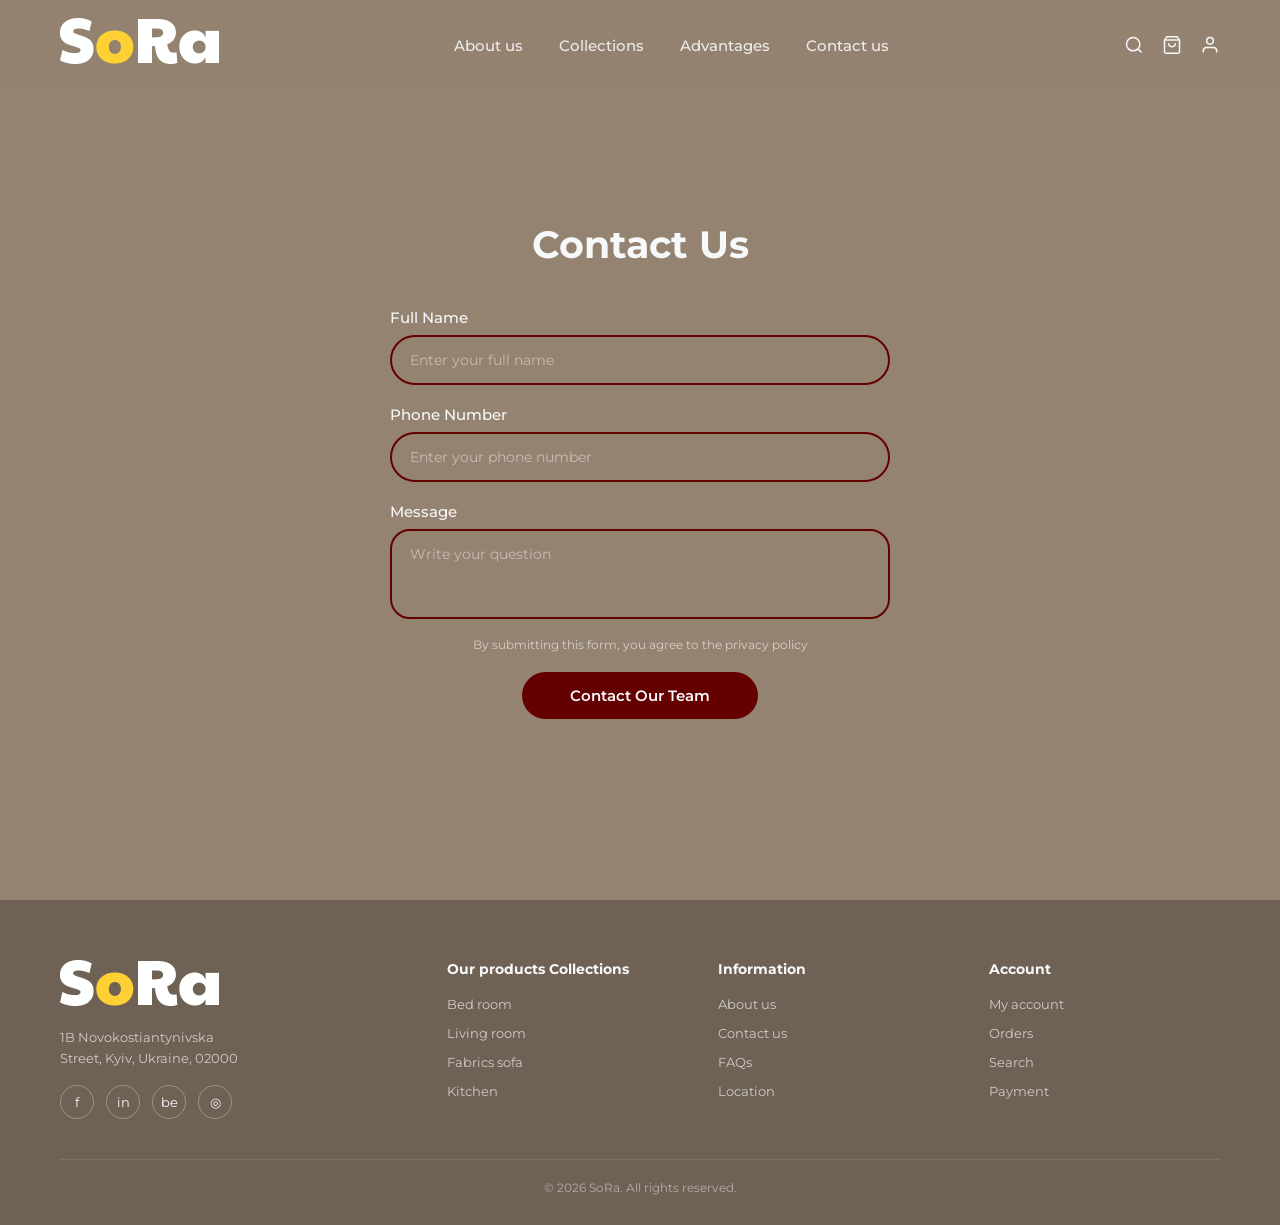
==== contact.html @ 8a663678 "first commit" ====
<!DOCTYPE html>
<html lang="en">
<head>
    <meta charset="UTF-8">
    <meta name="viewport" content="width=device-width, initial-scale=1.0">
    <title>Contact Us</title>
    <link href="https://fonts.googleapis.com/css2?family=Montserrat:wght@400;500;600;700&display=swap" rel="stylesheet">
    <link rel="stylesheet" href="styles/styles.css">
</head>

<body>
    <nav id="mainNav">
        <a class="logo" href="index.html">
            <img src="images/SoRa.png" alt="">
        </a>
        <ul id="navMenu">
            <li><a href="index.html">About us</a></li>
            <li><a href="index.html">Collections</a></li>
            <li><a href="index.html">Advantages</a></li>
            <li><a href="contact.html">Contact us</a></li>
        </ul>
        <div class="nav-icons">
            <svg viewBox="0 0 24 24"><circle cx="11" cy="11" r="8"/><line x1="21" y1="21" x2="16.65" y2="16.65"/></svg>
            <svg viewBox="0 0 24 24"><path d="M6 2L3 6v14a2 2 0 002 2h14a2 2 0 002-2V6l-3-4z"/><line x1="3" y1="6" x2="21" y2="6"/><path d="M16 10a4 4 0 01-8 0"/></svg>
            <svg viewBox="0 0 24 24"><path d="M20 21v-2a4 4 0 00-4-4H8a4 4 0 00-4 4v2"/><circle cx="12" cy="7" r="4"/></svg>
            <button class="hamburger" id="hamburger" onclick="toggleMenu()" aria-label="Menu">
            <span></span><span></span><span></span>
            </button>
        </div>
    </nav>

    <div class="page" id="page-contact">
        <div class="contact-page">
            <h1>Contact Us</h1>

            <div class="contact-form">
                <div class="form-group">
                    <label>Full Name</label>
                    <input type="text" placeholder="Enter your full name">
                </div>

                <div class="form-group">
                    <label>Phone Number</label>
                    <input type="tel" placeholder="Enter your phone number">
                </div>

                <div class="form-group">
                    <label>Message</label>
                    <textarea placeholder="Write your question"></textarea>
                </div>
                <p class="form-note">By submitting this form, you agree to the privacy policy</p>
                <button class="btn">Contact Our Team</button>
            </div>
        </div>

        <footer>
            <div class="footer-top">
                <div class="footer-logo">
                    <a class="logo" href="index.html" style="font-size:30px;">
                        <img src="images/SoRa.png" alt="">
                    </a>
                    <p class="footer-addr">1B Novokostiantynivska<br>Street, Kyiv, Ukraine, 02000</p>
                    <div class="social-icons">
                        <a href="#" aria-label="Facebook">f</a>
                        <a href="#" aria-label="Instagram">in</a>
                        <a href="#" aria-label="Behance">be</a>
                        <a href="#" aria-label="Dribbble">◎</a>
                    </div>
                </div>

                <div class="footer-col">
                    <h5>Our products Collections</h5>
                    <ul>
                        <li><a href="#">Bed room</a></li>
                        <li><a href="#">Living room</a></li>
                        <li><a href="#">Fabrics sofa</a></li>
                        <li><a href="#">Kitchen</a></li>
                    </ul>
                </div>

                <div class="footer-col">
                    <h5>Information</h5>
                    <ul>
                        <li><a href="#">About us</a></li>
                        <li><a href="contact.html">Contact us</a></li>
                        <li><a href="#">FAQs</a></li>
                        <li><a href="#">Location</a></li>
                    </ul>
                </div>

                <div class="footer-col">
                    <h5>Account</h5>
                    <ul>
                        <li><a href="#">My account</a></li>
                        <li><a href="#">Orders</a></li>
                        <li><a href="#">Search</a></li>
                        <li><a href="#">Payment</a></li>
                    </ul>
                </div>
            </div>
            <div class="footer-bottom">© 2026 SoRa. All rights reserved.</div>
        </footer>
    </div>
</body>
</html>
---- styles/styles.css ----
:root {
  --bg-ui: #948371;
  --btn: #640000;
  --btn-hover: #530000;
  --img-input: #202020;
  --bg-ux: #303030;
  --non-active: #808080;
  --light-grey: #787878;
  --white: #F7F8F9;
  --white-dark: #E1E1E1;
  --font: 'Montserrat', sans-serif;
}

* { margin: 0; padding: 0; box-sizing: border-box; }

body {
  font-family: var(--font);
  background: var(--bg-ui);
  color: var(--white);
}

/* ─── NAV ─── */
nav {
  position: fixed;
  top: 0; left: 0; right: 0;
  z-index: 100;
  display: flex;
  align-items: center;
  justify-content: space-between;
  padding: 18px 60px;
  background: rgba(148,131,113,0.92);
  backdrop-filter: blur(8px);
}

.logo {
  font-size: 26px;
  font-weight: 700;
  color: var(--white);
  letter-spacing: 1px;
  cursor: pointer;
  text-decoration: none;
  transition: opacity 0.2s;
}
.logo:hover { opacity: 0.85; }

nav ul {
  display: flex;
  gap: 36px;
  list-style: none;
}
nav ul a {
  color: var(--white);
  text-decoration: none;
  font-size: 15px;
  font-weight: 500;
  opacity: 0.9;
  transition: opacity 0.2s;
}
nav ul a:hover { opacity: 1; }

.nav-icons {
  display: flex;
  gap: 18px;
  align-items: center;
}
.nav-icons svg {
  width: 20px; height: 20px;
  cursor: pointer;
  stroke: var(--white);
  fill: none;
  stroke-width: 1.8;
}

.hamburger {
  display: none;
  flex-direction: column;
  gap: 5px;
  cursor: pointer;
  background: none;
  border: none;
  padding: 4px;
}
.hamburger span {
  display: block;
  width: 24px;
  height: 2px;
  background: var(--white);
  border-radius: 2px;
  transition: all 0.3s;
}

/* ─── HERO ─── */
.hero {
  min-height: 100vh;
  background: url('/images/hero.jpg') center/cover no-repeat;
  display: flex;
  align-items: center;
  justify-content: center;
  text-align: center;
  position: relative;
}
.hero::after {
  content: '';
  position: absolute;
  inset: 0;
  background: rgba(100,75,55,0.45);
}

.hero-content {
  position: relative;
  z-index: 1;
  max-width: 680px;
  padding: 0 60px;
  animation: fadeUp 1s ease both;
}
.hero-content h1 {
  font-size: clamp(32px, 5vw, 58px);
  font-weight: 700;
  margin-bottom: 16px;
  line-height: 1.15;
}
.hero-content p {
  font-size: 16px;
  font-weight: 400;
  opacity: 0.9;
  margin-bottom: 32px;
  line-height: 1.6;
}

/* ─── HERO CORNER BRACKETS ─── */
.hero-corners {
  position: absolute;
  inset: 40px;
  z-index: 2;
  pointer-events: none;
}

.corner {
  /* position: absolute; */
  width: 36px;
  height: 36px;
  border-color: rgba(247,248,249,0.75);
  border-style: solid;
}
.corner-tl {
  top: 0; left: 0;
  border-width: 2px 0 0 2px;
}
.corner-tr {
  top: 0; right: 0;
  border-width: 2px 2px 0 0;
}
.corner-bl {
  bottom: 0; left: 0;
  border-width: 0 0 2px 2px;
}
.corner-br {
  bottom: 0; right: 0;
  border-width: 0 2px 2px 0;
}

/* ─── BUTTONS ─── */
.btn {
  display: inline-block;
  background: var(--btn);
  color: var(--white);
  border: none;
  border-radius: 50px;
  padding: 14px 32px;
  font-family: var(--font);
  font-size: 15px;
  font-weight: 600;
  cursor: pointer;
  text-decoration: none;
  transition: background 0.2s, transform 0.15s;
}
.btn:hover { background: var(--btn-hover); transform: translateY(-1px); }
.btn:active { transform: translateY(0); }

section { padding: 80px 60px; }

.section-title {
  font-size: 28px;
  font-weight: 600;
  margin-bottom: 40px;
  color: var(--white);
}

.about {
  display: grid;
  grid-template-columns: 1fr 1fr;
  gap: 60px;
  align-items: center;
}
.about-left h2 {
  font-size: clamp(30px, 4vw, 48px);
  font-weight: 700;
  line-height: 1.2;
  margin-bottom: 16px;
}
.about-left small {
  display: block;
  font-size: 13px;
  font-weight: 500;
  letter-spacing: 2px;
  text-transform: uppercase;
  opacity: 0.7;
  margin-bottom: 12px;
}
.about-right {
  display: grid;
  grid-template-columns: 1fr 1fr;
  gap: 12px;
}
.about-right img {
  width: 100%;
  height: 200px;
  object-fit: cover;
  border-radius: 8px;
}
.about-right img:first-child {
  grid-column: 1 / -1;
  height: 240px;
}
.about-text {
  font-size: 14px;
  line-height: 1.7;
  opacity: 0.85;
  margin-top: 20px;
}

.collections-grid {
  display: grid;
  grid-template-columns: repeat(3, 1fr);
  gap: 16px;
}
.collection-card {
  position: relative;
  border-radius: 10px;
  overflow: hidden;
  cursor: pointer;
}
.collection-card img {
  width: 100%;
  height: 200px;
  object-fit: cover;
  display: block;
  transition: transform 0.4s ease;
}
.collection-card:hover img { transform: scale(1.05); }
.collection-card .label {
  position: absolute;
  bottom: 0; left: 0; right: 0;
  background: linear-gradient(transparent, rgba(0,0,0,0.6));
  padding: 32px 14px 12px;
  font-size: 15px;
  font-weight: 600;
  color: var(--white);
}

.advantages-sub {
  font-size: 20px;
  font-weight: 600;
  margin-bottom: 36px;
  opacity: 0.9;
}
.advantages-grid {
  display: grid;
  grid-template-columns: repeat(3, 1fr);
  gap: 24px;
}
.adv-card img {
  width: 100%;
  height: 200px;
  object-fit: cover;
  border-radius: 8px;
  margin-bottom: 16px;
}
.adv-card h4 {
  font-size: 16px;
  font-weight: 600;
  margin-bottom: 10px;
}
.adv-card p {
  font-size: 13px;
  line-height: 1.6;
  opacity: 0.8;
}

.ready-scroll {
  display: flex;
  gap: 16px;
  overflow-x: auto;
  padding-bottom: 12px;
  scrollbar-width: thin;
  scrollbar-color: var(--btn) transparent;
}
.ready-item {
  flex: 0 0 220px;
  border-radius: 10px;
  overflow: hidden;
  cursor: pointer;
}
.ready-item img {
  width: 100%;
  height: 170px;
  object-fit: cover;
  display: block;
  transition: transform 0.3s;
}
.ready-item:hover img { transform: scale(1.04); }
.ready-item .name {
  padding: 10px 8px 6px;
  font-size: 13px;
  font-weight: 600;
}

.contact-page {
  min-height: 100vh;
  display: flex;
  flex-direction: column;
  align-items: center;
  justify-content: center;
  padding: 120px 24px 80px;
}
.contact-page h1 {
  font-size: 38px;
  font-weight: 700;
  margin-bottom: 40px;
  text-align: center;
}
.contact-form {
  width: 100%;
  max-width: 500px;
  display: flex;
  flex-direction: column;
  gap: 20px;
}
.form-group label {
  display: block;
  font-size: 15px;
  font-weight: 500;
  margin-bottom: 8px;
  color: var(--white);
}
.form-group input,
.form-group textarea {
  width: 100%;
  padding: 14px 18px;
  background: transparent;
  border: 2px solid var(--btn);
  border-radius: 50px;
  color: var(--white);
  font-family: var(--font);
  font-size: 14px;
  outline: none;
  transition: border-color 0.2s;
}
.form-group textarea {
  border-radius: 20px;
  resize: none;
  height: 90px;
}
.form-group input::placeholder,
.form-group textarea::placeholder { color: rgba(247,248,249,0.5); }
.form-group input:focus,
.form-group textarea:focus { border-color: #a00000; }
.form-note {
  font-size: 12px;
  text-align: center;
  opacity: 0.65;
  margin-top: -6px;
}
.contact-form .btn { align-self: center; padding: 14px 48px; }

/* ─── FOOTER ─── */
footer {
  background: rgba(0,0,0,0.25);
  padding: 60px 60px 30px;
}
.footer-top {
  display: grid;
  grid-template-columns: 1.5fr 1fr 1fr 1fr;
  gap: 40px;
  padding-bottom: 40px;
  border-bottom: 1px solid rgba(255,255,255,0.1);
}
.footer-logo .logo { font-size: 30px; }
.footer-addr {
  font-size: 13px;
  opacity: 0.7;
  line-height: 1.6;
  margin: 12px 0 16px;
}
.social-icons {
  display: flex;
  gap: 12px;
}
.social-icons a {
  width: 34px; height: 34px;
  border: 1.5px solid rgba(255,255,255,0.3);
  border-radius: 50%;
  display: flex;
  align-items: center;
  justify-content: center;
  text-decoration: none;
  color: var(--white);
  font-size: 13px;
  transition: border-color 0.2s, background 0.2s;
}
.social-icons a:hover { border-color: var(--white); background: rgba(255,255,255,0.1); }
.footer-col h5 {
  font-size: 14px;
  font-weight: 700;
  margin-bottom: 16px;
  color: var(--white);
}
.footer-col ul { list-style: none; }
.footer-col ul li { margin-bottom: 10px; }
.footer-col ul a {
  color: rgba(247,248,249,0.7);
  text-decoration: none;
  font-size: 13px;
  transition: color 0.2s;
}
.footer-col ul a:hover { color: var(--white); }
.footer-bottom {
  padding-top: 20px;
  font-size: 12px;
  opacity: 0.5;
  text-align: center;
}

@keyframes fadeUp {
  from { opacity: 0; transform: translateY(30px); }
  to   { opacity: 1; transform: translateY(0); }
}
.fade-in {
  opacity: 0;
  transform: translateY(24px);
  transition: opacity 0.6s ease, transform 0.6s ease;
}
.fade-in.visible {
  opacity: 1;
  transform: translateY(0);
}

@media (max-width: 768px) {
  nav { padding: 16px 20px; }
  nav ul {
    display: none;
    flex-direction: column;
    gap: 0;
    position: absolute;
    top: 64px; left: 0; right: 0;
    background: var(--bg-ui);
    padding: 12px 0;
  }
  nav ul.open { display: flex; }
  nav ul li a { display: block; padding: 12px 24px; font-size: 16px; }
  .hamburger { display: flex; }
  .nav-icons { gap: 12px; }

  section { padding: 60px 20px; }

  .about { grid-template-columns: 1fr; gap: 32px; }
  .about-right { grid-template-columns: 1fr 1fr; }

  .collections-grid { grid-template-columns: 1fr 1fr; }

  .advantages-grid { grid-template-columns: 1fr; }

  .footer-top { grid-template-columns: 1fr 1fr; gap: 28px; }
  footer { padding: 40px 20px 20px; }

  .contact-page { padding: 100px 20px 60px; }
  .contact-page h1 { font-size: 28px; }

  .hero-corners { inset: 20px; }
  .corner { width: 24px; height: 24px; }
}

@media (max-width: 480px) {
  .collections-grid { grid-template-columns: 1fr; }
  .footer-top { grid-template-columns: 1fr; }
  .about-right { grid-template-columns: 1fr; }
  .about-right img { height: 160px; }
  .about-right img:first-child { grid-column: 1; height: 200px; }
}
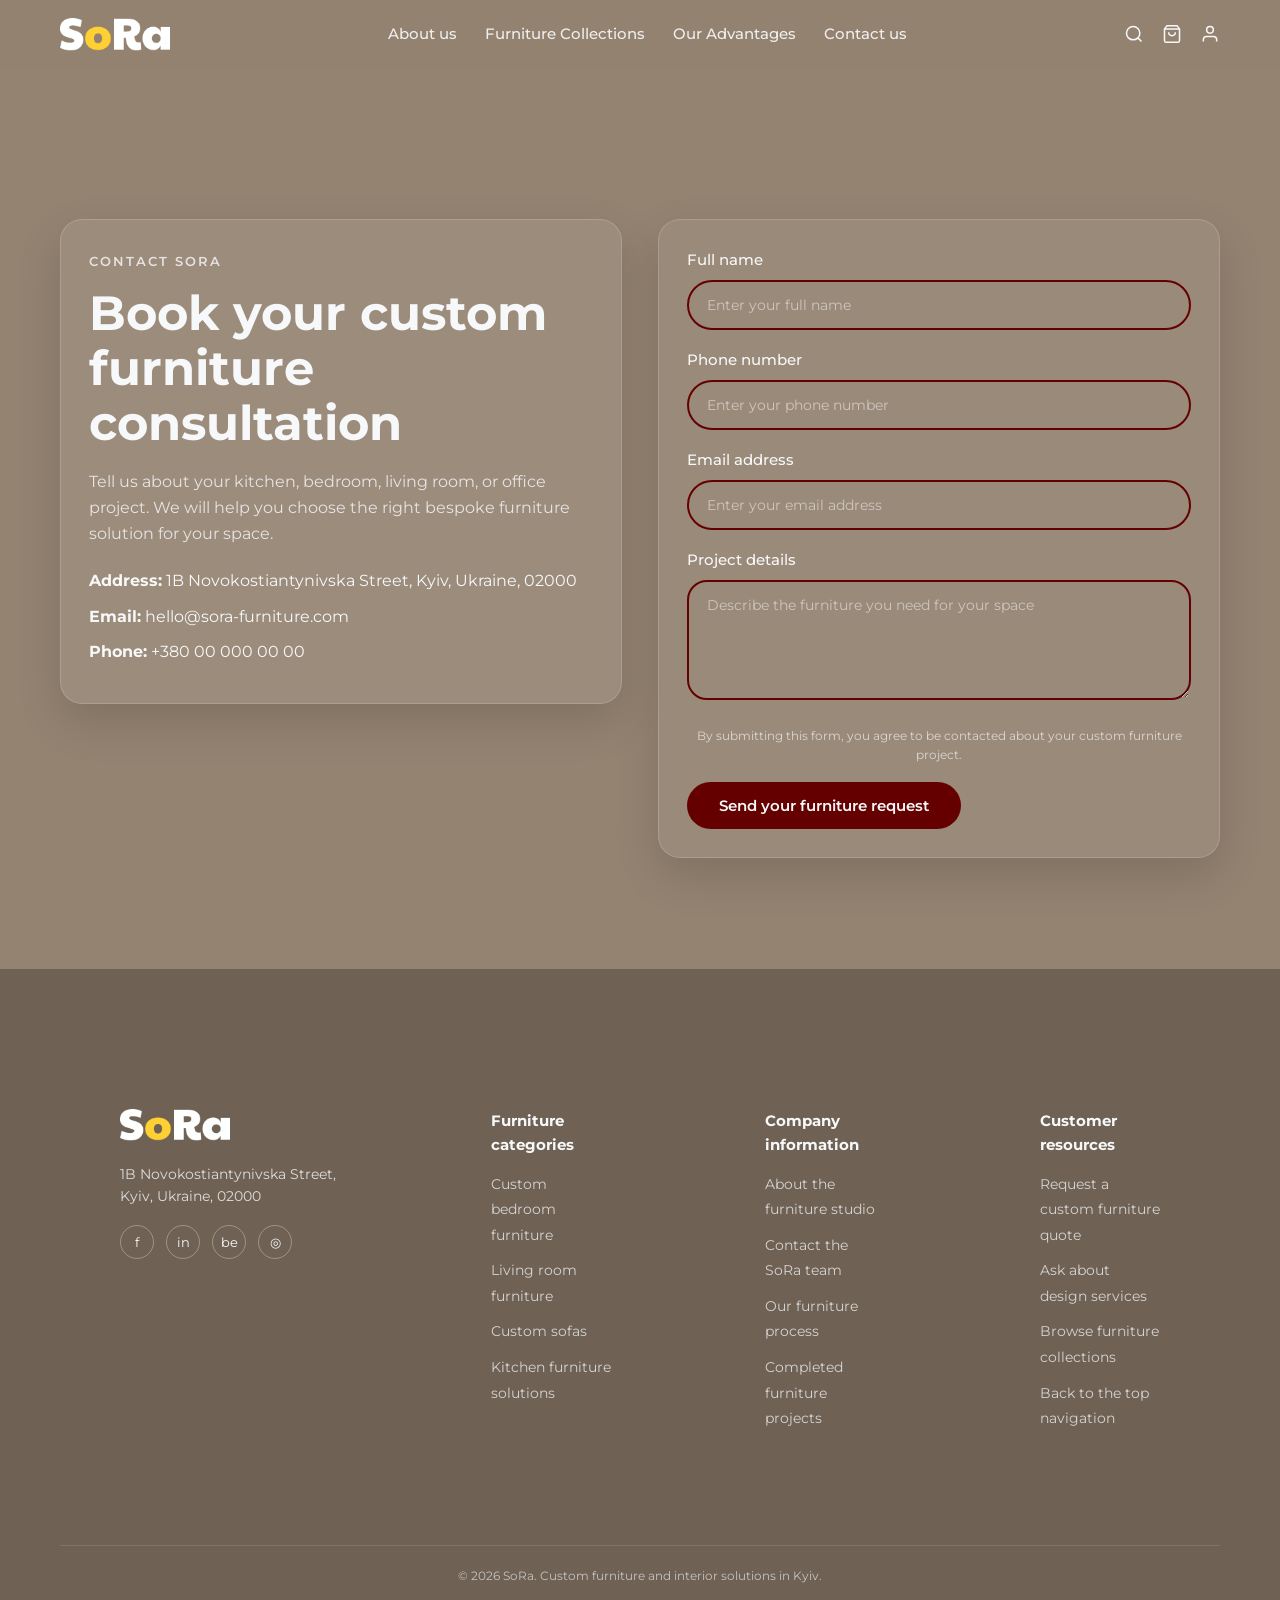
==== commit 7caf96e3: "hw 9" ====
--- a/contact.html
+++ b/contact.html
@@ -1,105 +1,137 @@
 <!DOCTYPE html>
 <html lang="en">
 <head>
-    <meta charset="UTF-8">
-    <meta name="viewport" content="width=device-width, initial-scale=1.0">
-    <title>Contact Us</title>
-    <link href="https://fonts.googleapis.com/css2?family=Montserrat:wght@400;500;600;700&display=swap" rel="stylesheet">
-    <link rel="stylesheet" href="styles/styles.css">
+  <meta charset="UTF-8">
+  <meta name="viewport" content="width=device-width, initial-scale=1.0">
+  <meta name="description" content="Contact SoRa to book a custom furniture consultation in Kyiv for kitchens, bedrooms, living rooms, and office interiors.">
+  <meta name="keywords" content="contact custom furniture Kyiv, bespoke furniture consultation, kitchen furniture design, bedroom furniture, living room furniture">
+  <title>Contact SoRa | Book a Custom Furniture Consultation</title>
+  <link rel="preconnect" href="https://fonts.googleapis.com">
+  <link rel="preconnect" href="https://fonts.gstatic.com" crossorigin>
+  <link href="https://fonts.googleapis.com/css2?family=Montserrat:wght@400;500;600;700&display=swap" rel="stylesheet">
+  <link rel="stylesheet" href="styles/styles.css">
 </head>
+<body>
+  <header class="site-header">
+    <nav id="mainNav" aria-label="Primary navigation">
+      <a class="logo" href="index.html" aria-label="SoRa home page">
+        <img src="images/SoRa.png" alt="SoRa custom furniture logo">
+      </a>
 
-<body>
-    <nav id="mainNav">
-        <a class="logo" href="index.html">
-            <img src="images/SoRa.png" alt="">
-        </a>
-        <ul id="navMenu">
-            <li><a href="index.html">About us</a></li>
-            <li><a href="index.html">Collections</a></li>
-            <li><a href="index.html">Advantages</a></li>
-            <li><a href="contact.html">Contact us</a></li>
-        </ul>
-        <div class="nav-icons">
-            <svg viewBox="0 0 24 24"><circle cx="11" cy="11" r="8"/><line x1="21" y1="21" x2="16.65" y2="16.65"/></svg>
-            <svg viewBox="0 0 24 24"><path d="M6 2L3 6v14a2 2 0 002 2h14a2 2 0 002-2V6l-3-4z"/><line x1="3" y1="6" x2="21" y2="6"/><path d="M16 10a4 4 0 01-8 0"/></svg>
-            <svg viewBox="0 0 24 24"><path d="M20 21v-2a4 4 0 00-4-4H8a4 4 0 00-4 4v2"/><circle cx="12" cy="7" r="4"/></svg>
-            <button class="hamburger" id="hamburger" onclick="toggleMenu()" aria-label="Menu">
-            <span></span><span></span><span></span>
-            </button>
-        </div>
+      <ul id="navMenu">
+        <li><a href="index.html#about">About us</a></li>
+        <li><a href="index.html#collections">Furniture Collections</a></li>
+        <li><a href="index.html#advantages">Our Advantages</a></li>
+        <li><a href="contact.html">Contact us</a></li>
+      </ul>
+
+      <div class="nav-icons">
+                <svg viewBox="0 0 24 24" aria-label="Search"><circle cx="11" cy="11" r="8"/><line x1="21" y1="21" x2="16.65" y2="16.65"/></svg>
+                <svg viewBox="0 0 24 24" aria-label="Cart"><path d="M6 2L3 6v14a2 2 0 002 2h14a2 2 0 002-2V6l-3-4z"/><line x1="3" y1="6" x2="21" y2="6"/><path d="M16 10a4 4 0 01-8 0"/></svg>
+                <svg viewBox="0 0 24 24" aria-label="Account"><path d="M20 21v-2a4 4 0 00-4-4H8a4 4 0 00-4 4v2"/><circle cx="12" cy="7" r="4"/></svg>
+                <button class="hamburger" id="hamburger" onclick="toggleMenu()" aria-label="Open Navigation Menu">
+                    <span></span><span></span><span></span>
+                </button>
+            </div>
     </nav>
+  </header>
 
-    <div class="page" id="page-contact">
-        <div class="contact-page">
-            <h1>Contact Us</h1>
+  <main>
+    <section class="contact-page" aria-labelledby="contact-title">
+      <div class="contact-wrapper fade-in">
+        <div class="contact-intro">
+          <p class="section-kicker">Contact SoRa</p>
+          <h1 id="contact-title">Book your custom furniture consultation</h1>
+          <p class="contact-lead">
+            Tell us about your kitchen, bedroom, living room, or office project. We will help you
+            choose the right bespoke furniture solution for your space.
+          </p>
 
-            <div class="contact-form">
-                <div class="form-group">
-                    <label>Full Name</label>
-                    <input type="text" placeholder="Enter your full name">
-                </div>
-
-                <div class="form-group">
-                    <label>Phone Number</label>
-                    <input type="tel" placeholder="Enter your phone number">
-                </div>
-
-                <div class="form-group">
-                    <label>Message</label>
-                    <textarea placeholder="Write your question"></textarea>
-                </div>
-                <p class="form-note">By submitting this form, you agree to the privacy policy</p>
-                <button class="btn">Contact Our Team</button>
-            </div>
+          <div class="contact-details">
+            <p><strong>Address:</strong> 1B Novokostiantynivska Street, Kyiv, Ukraine, 02000</p>
+            <p><strong>Email:</strong> hello@sora-furniture.com</p>
+            <p><strong>Phone:</strong> +380 00 000 00 00</p>
+          </div>
         </div>
 
-        <footer>
-            <div class="footer-top">
-                <div class="footer-logo">
-                    <a class="logo" href="index.html" style="font-size:30px;">
-                        <img src="images/SoRa.png" alt="">
-                    </a>
-                    <p class="footer-addr">1B Novokostiantynivska<br>Street, Kyiv, Ukraine, 02000</p>
-                    <div class="social-icons">
-                        <a href="#" aria-label="Facebook">f</a>
-                        <a href="#" aria-label="Instagram">in</a>
-                        <a href="#" aria-label="Behance">be</a>
-                        <a href="#" aria-label="Dribbble">◎</a>
-                    </div>
-                </div>
+        <form class="contact-form" action="#" method="post">
+          <div class="form-group">
+            <label for="full-name">Full name</label>
+            <input id="full-name" name="full-name" type="text" placeholder="Enter your full name" required>
+          </div>
 
-                <div class="footer-col">
-                    <h5>Our products Collections</h5>
-                    <ul>
-                        <li><a href="#">Bed room</a></li>
-                        <li><a href="#">Living room</a></li>
-                        <li><a href="#">Fabrics sofa</a></li>
-                        <li><a href="#">Kitchen</a></li>
-                    </ul>
-                </div>
+          <div class="form-group">
+            <label for="phone-number">Phone number</label>
+            <input id="phone-number" name="phone-number" type="tel" placeholder="Enter your phone number" required>
+          </div>
 
-                <div class="footer-col">
-                    <h5>Information</h5>
-                    <ul>
-                        <li><a href="#">About us</a></li>
-                        <li><a href="contact.html">Contact us</a></li>
-                        <li><a href="#">FAQs</a></li>
-                        <li><a href="#">Location</a></li>
-                    </ul>
-                </div>
+          <div class="form-group">
+            <label for="email-address">Email address</label>
+            <input id="email-address" name="email-address" type="email" placeholder="Enter your email address" required>
+          </div>
 
-                <div class="footer-col">
-                    <h5>Account</h5>
-                    <ul>
-                        <li><a href="#">My account</a></li>
-                        <li><a href="#">Orders</a></li>
-                        <li><a href="#">Search</a></li>
-                        <li><a href="#">Payment</a></li>
-                    </ul>
-                </div>
-            </div>
-            <div class="footer-bottom">© 2026 SoRa. All rights reserved.</div>
-        </footer>
+          <div class="form-group">
+            <label for="message">Project details</label>
+            <textarea id="message" name="message" placeholder="Describe the furniture you need for your space" required></textarea>
+          </div>
+
+          <p class="form-note">By submitting this form, you agree to be contacted about your custom furniture project.</p>
+          <button class="btn" type="submit">Send your furniture request</button>
+        </form>
+      </div>
+    </section>
+  </main>
+
+  <footer>
+    <div class="footer-top">
+      <section class="footer-logo" aria-label="SoRa studio details">
+        <a class="logo" href="index.html" aria-label="Return to SoRa home page">
+          <img src="images/SoRa.png" alt="SoRa custom furniture logo">
+        </a>
+        <p class="footer-addr">1B Novokostiantynivska Street, Kyiv, Ukraine, 02000</p>
+
+        <div class="social-icons">
+          <a href="#" aria-label="Visit SoRa on Facebook">f</a>
+          <a href="#" aria-label="Visit SoRa on Instagram">in</a>
+          <a href="#" aria-label="Visit SoRa on Behance">be</a>
+          <a href="#" aria-label="Visit SoRa on Dribbble">◎</a>
+        </div>
+      </section>
+
+      <section class="footer-col" aria-label="Furniture categories">
+        <h4>Furniture categories</h4>
+        <ul>
+          <li><a href="index.html#collections">Custom bedroom furniture</a></li>
+          <li><a href="index.html#collections">Living room furniture</a></li>
+          <li><a href="index.html#collections">Custom sofas</a></li>
+          <li><a href="index.html#collections">Kitchen furniture solutions</a></li>
+        </ul>
+      </section>
+
+      <section class="footer-col" aria-label="Company information">
+        <h4>Company information</h4>
+        <ul>
+          <li><a href="index.html#about">About the furniture studio</a></li>
+          <li><a href="contact.html">Contact the SoRa team</a></li>
+          <li><a href="index.html#advantages">Our furniture process</a></li>
+          <li><a href="index.html#projects-title">Completed furniture projects</a></li>
+        </ul>
+      </section>
+
+      <section class="footer-col" aria-label="Customer resources">
+        <h4>Customer resources</h4>
+        <ul>
+          <li><a href="contact.html">Request a custom furniture quote</a></li>
+          <li><a href="contact.html">Ask about design services</a></li>
+          <li><a href="index.html#collections">Browse furniture collections</a></li>
+          <li><a href="index.html#mainNav">Back to the top navigation</a></li>
+        </ul>
+      </section>
     </div>
+
+    <div class="footer-bottom">© 2026 SoRa. Custom furniture and interior solutions in Kyiv.</div>
+  </footer>
+
+  <script src="script.js"></script>
 </body>
 </html>
--- a/styles/styles.css
+++ b/styles/styles.css
@@ -1,70 +1,100 @@
 :root {
   --bg-ui: #948371;
+  --bg-overlay: rgba(100, 75, 55, 0.45);
+  --surface: rgba(255, 255, 255, 0.08);
   --btn: #640000;
   --btn-hover: #530000;
-  --img-input: #202020;
-  --bg-ux: #303030;
-  --non-active: #808080;
-  --light-grey: #787878;
-  --white: #F7F8F9;
-  --white-dark: #E1E1E1;
-  --font: 'Montserrat', sans-serif;
-}
-
-* { margin: 0; padding: 0; box-sizing: border-box; }
+  --white: #f7f8f9;
+  --text-soft: rgba(247, 248, 249, 0.82);
+  --border-soft: rgba(255, 255, 255, 0.16);
+  --font: "Montserrat", sans-serif;
+  --shadow: 0 18px 45px rgba(0, 0, 0, 0.14);
+}
+
+* {
+  margin: 0;
+  padding: 0;
+  box-sizing: border-box;
+}
+
+html {
+  scroll-behavior: smooth;
+}
 
 body {
   font-family: var(--font);
   background: var(--bg-ui);
   color: var(--white);
-}
-
-/* ─── NAV ─── */
+  line-height: 1.6;
+}
+
+img {
+  max-width: 100%;
+}
+
+.site-header {
+  position: sticky;
+  top: 0;
+  z-index: 100;
+}
+
 nav {
-  position: fixed;
-  top: 0; left: 0; right: 0;
-  z-index: 100;
   display: flex;
   align-items: center;
   justify-content: space-between;
+  gap: 24px;
   padding: 18px 60px;
-  background: rgba(148,131,113,0.92);
+  background: rgba(148, 131, 113, 0.92);
   backdrop-filter: blur(8px);
 }
 
 .logo {
-  font-size: 26px;
-  font-weight: 700;
-  color: var(--white);
-  letter-spacing: 1px;
-  cursor: pointer;
+  display: inline-flex;
+  align-items: center;
   text-decoration: none;
   transition: opacity 0.2s;
 }
-.logo:hover { opacity: 0.85; }
+
+.logo:hover {
+  opacity: 0.85;
+}
+
+.logo img {
+  width: 110px;
+  height: auto;
+  display: block;
+}
 
 nav ul {
   display: flex;
-  gap: 36px;
+  align-items: center;
+  gap: 28px;
   list-style: none;
 }
+
 nav ul a {
   color: var(--white);
   text-decoration: none;
   font-size: 15px;
   font-weight: 500;
-  opacity: 0.9;
+  opacity: 0.92;
   transition: opacity 0.2s;
 }
-nav ul a:hover { opacity: 1; }
+
+nav ul a:hover,
+nav ul a:focus-visible {
+  opacity: 1;
+}
 
 .nav-icons {
   display: flex;
   gap: 18px;
   align-items: center;
 }
+
 .nav-icons svg {
-  width: 20px; height: 20px;
+  width: 20px;
+  height: 20px;
   cursor: pointer;
   stroke: var(--white);
   fill: none;
@@ -80,6 +110,7 @@
   border: none;
   padding: 4px;
 }
+
 .hamburger span {
   display: block;
   width: 24px;
@@ -89,316 +120,358 @@
   transition: all 0.3s;
 }
 
-/* ─── HERO ─── */
+main {
+  overflow: hidden;
+}
+
+section {
+  padding: 80px 60px;
+}
+
 .hero {
   min-height: 100vh;
-  background: url('/images/hero.jpg') center/cover no-repeat;
+  background: url("../images/hero.jpg") center/cover no-repeat;
   display: flex;
   align-items: center;
   justify-content: center;
   text-align: center;
   position: relative;
 }
+
 .hero::after {
-  content: '';
+  content: "";
   position: absolute;
   inset: 0;
-  background: rgba(100,75,55,0.45);
+  background: var(--bg-overlay);
 }
 
 .hero-content {
   position: relative;
   z-index: 1;
-  max-width: 680px;
-  padding: 0 60px;
-  animation: fadeUp 1s ease both;
-}
+  max-width: 760px;
+  padding: 120px 24px 80px;
+}
+
+.eyebrow,
+.section-kicker {
+  display: inline-block;
+  margin-bottom: 14px;
+  font-size: 13px;
+  font-weight: 600;
+  letter-spacing: 2px;
+  text-transform: uppercase;
+  color: rgba(247, 248, 249, 0.8);
+}
+
 .hero-content h1 {
-  font-size: clamp(32px, 5vw, 58px);
-  font-weight: 700;
-  margin-bottom: 16px;
-  line-height: 1.15;
-}
-.hero-content p {
-  font-size: 16px;
-  font-weight: 400;
-  opacity: 0.9;
+  font-size: clamp(34px, 5vw, 58px);
+  line-height: 1.12;
+  margin-bottom: 18px;
+}
+
+.hero-content p:not(.eyebrow) {
+  font-size: 17px;
+  color: var(--text-soft);
   margin-bottom: 32px;
-  line-height: 1.6;
-}
-
-/* ─── HERO CORNER BRACKETS ─── */
-.hero-corners {
-  position: absolute;
-  inset: 40px;
-  z-index: 2;
-  pointer-events: none;
-}
-
-.corner {
-  /* position: absolute; */
-  width: 36px;
-  height: 36px;
-  border-color: rgba(247,248,249,0.75);
-  border-style: solid;
-}
-.corner-tl {
-  top: 0; left: 0;
-  border-width: 2px 0 0 2px;
-}
-.corner-tr {
-  top: 0; right: 0;
-  border-width: 2px 2px 0 0;
-}
-.corner-bl {
-  bottom: 0; left: 0;
-  border-width: 0 0 2px 2px;
-}
-.corner-br {
-  bottom: 0; right: 0;
-  border-width: 0 2px 2px 0;
-}
-
-/* ─── BUTTONS ─── */
+}
+
 .btn {
   display: inline-block;
   background: var(--btn);
   color: var(--white);
   border: none;
-  border-radius: 50px;
+  border-radius: 999px;
   padding: 14px 32px;
-  font-family: var(--font);
-  font-size: 15px;
-  font-weight: 600;
+  font: 600 15px var(--font);
   cursor: pointer;
   text-decoration: none;
   transition: background 0.2s, transform 0.15s;
 }
-.btn:hover { background: var(--btn-hover); transform: translateY(-1px); }
-.btn:active { transform: translateY(0); }
-
-section { padding: 80px 60px; }
+
+.btn:hover,
+.btn:focus-visible {
+  background: var(--btn-hover);
+  transform: translateY(-1px);
+}
 
 .section-title {
-  font-size: 28px;
-  font-weight: 600;
-  margin-bottom: 40px;
-  color: var(--white);
+  font-size: clamp(28px, 4vw, 40px);
+  font-weight: 700;
+  margin-bottom: 18px;
+}
+
+.section-intro {
+  max-width: 760px;
+  margin-bottom: 38px;
+  color: var(--text-soft);
 }
 
 .about {
   display: grid;
-  grid-template-columns: 1fr 1fr;
-  gap: 60px;
-  align-items: center;
-}
+  grid-template-columns: 1.05fr 0.95fr;
+  gap: 56px;
+  align-items: center;
+}
+
 .about-left h2 {
   font-size: clamp(30px, 4vw, 48px);
-  font-weight: 700;
-  line-height: 1.2;
-  margin-bottom: 16px;
-}
-.about-left small {
-  display: block;
-  font-size: 13px;
-  font-weight: 500;
-  letter-spacing: 2px;
-  text-transform: uppercase;
-  opacity: 0.7;
-  margin-bottom: 12px;
-}
+  line-height: 1.18;
+  margin-bottom: 18px;
+}
+
+.about-text {
+  font-size: 15px;
+  color: var(--text-soft);
+  margin-top: 16px;
+}
+
 .about-right {
   display: grid;
   grid-template-columns: 1fr 1fr;
-  gap: 12px;
-}
+  gap: 14px;
+}
+
+.about-right img,
+.collection-card img,
+.adv-card img,
+.ready-item img {
+  width: 100%;
+  object-fit: cover;
+  border-radius: 12px;
+  display: block;
+}
+
 .about-right img {
-  width: 100%;
-  height: 200px;
-  object-fit: cover;
-  border-radius: 8px;
-}
+  height: 220px;
+}
+
 .about-right img:first-child {
   grid-column: 1 / -1;
-  height: 240px;
-}
-.about-text {
-  font-size: 14px;
-  line-height: 1.7;
-  opacity: 0.85;
-  margin-top: 20px;
+  height: 260px;
 }
 
 .collections-grid {
   display: grid;
-  grid-template-columns: repeat(3, 1fr);
-  gap: 16px;
-}
+  grid-template-columns: repeat(3, minmax(0, 1fr));
+  gap: 18px;
+}
+
 .collection-card {
   position: relative;
-  border-radius: 10px;
+  border-radius: 12px;
   overflow: hidden;
-  cursor: pointer;
-}
+  box-shadow: var(--shadow);
+}
+
 .collection-card img {
-  width: 100%;
-  height: 200px;
-  object-fit: cover;
-  display: block;
+  height: 250px;
   transition: transform 0.4s ease;
 }
-.collection-card:hover img { transform: scale(1.05); }
+
+.collection-card:hover img {
+  transform: scale(1.05);
+}
+
 .collection-card .label {
   position: absolute;
-  bottom: 0; left: 0; right: 0;
-  background: linear-gradient(transparent, rgba(0,0,0,0.6));
-  padding: 32px 14px 12px;
-  font-size: 15px;
+  inset: auto 0 0 0;
+  background: linear-gradient(transparent, rgba(0, 0, 0, 0.68));
+  padding: 34px 16px 16px;
+  font-size: 18px;
   font-weight: 600;
-  color: var(--white);
 }
 
 .advantages-sub {
-  font-size: 20px;
+  font-size: 18px;
   font-weight: 600;
-  margin-bottom: 36px;
-  opacity: 0.9;
-}
+  margin-bottom: 34px;
+  color: var(--text-soft);
+}
+
 .advantages-grid {
   display: grid;
-  grid-template-columns: repeat(3, 1fr);
+  grid-template-columns: repeat(3, minmax(0, 1fr));
   gap: 24px;
 }
+
+.adv-card {
+  padding: 18px;
+  border: 1px solid var(--border-soft);
+  border-radius: 18px;
+  background: var(--surface);
+  box-shadow: var(--shadow);
+}
+
 .adv-card img {
-  width: 100%;
-  height: 200px;
-  object-fit: cover;
-  border-radius: 8px;
-  margin-bottom: 16px;
-}
-.adv-card h4 {
-  font-size: 16px;
-  font-weight: 600;
+  height: 210px;
+  margin-bottom: 18px;
+}
+
+.adv-card h3 {
+  font-size: 18px;
   margin-bottom: 10px;
 }
+
 .adv-card p {
-  font-size: 13px;
-  line-height: 1.6;
-  opacity: 0.8;
+  font-size: 14px;
+  color: var(--text-soft);
 }
 
 .ready-scroll {
   display: flex;
-  gap: 16px;
+  gap: 24px;
   overflow-x: auto;
   padding-bottom: 12px;
   scrollbar-width: thin;
   scrollbar-color: var(--btn) transparent;
 }
+
 .ready-item {
-  flex: 0 0 220px;
-  border-radius: 10px;
-  overflow: hidden;
-  cursor: pointer;
-}
+  flex: 0 0 240px;
+}
+
 .ready-item img {
-  width: 100%;
-  height: 170px;
-  object-fit: cover;
-  display: block;
-  transition: transform 0.3s;
-}
-.ready-item:hover img { transform: scale(1.04); }
+  height: 180px;
+  transition: transform 0.3s ease;
+}
+
+.ready-item:hover img {
+  transform: scale(1.04);
+}
+
 .ready-item .name {
-  padding: 10px 8px 6px;
-  font-size: 13px;
+  padding: 12px 4px 0;
+  font-size: 15px;
   font-weight: 600;
 }
 
 .contact-page {
   min-height: 100vh;
   display: flex;
-  flex-direction: column;
-  align-items: center;
-  justify-content: center;
-  padding: 120px 24px 80px;
-}
-.contact-page h1 {
-  font-size: 38px;
-  font-weight: 700;
-  margin-bottom: 40px;
-  text-align: center;
-}
+  align-items: center;
+  padding-top: 120px;
+}
+
+.contact-wrapper {
+  width: 100%;
+  display: grid;
+  grid-template-columns: 1fr 1fr;
+  gap: 36px;
+  align-items: start;
+}
+
+.contact-intro {
+  padding: 28px;
+  border-radius: 22px;
+  background: var(--surface);
+  border: 1px solid var(--border-soft);
+  box-shadow: var(--shadow);
+}
+
+.contact-intro h1 {
+  font-size: clamp(32px, 4vw, 48px);
+  line-height: 1.15;
+  margin-bottom: 18px;
+}
+
+.contact-lead {
+  color: var(--text-soft);
+  margin-bottom: 22px;
+}
+
+.contact-details p {
+  margin-bottom: 10px;
+}
+
 .contact-form {
   width: 100%;
-  max-width: 500px;
+  padding: 28px;
+  border-radius: 22px;
+  background: rgba(255, 255, 255, 0.06);
+  border: 1px solid var(--border-soft);
+  box-shadow: var(--shadow);
   display: flex;
   flex-direction: column;
-  gap: 20px;
-}
+  gap: 18px;
+}
+
 .form-group label {
   display: block;
   font-size: 15px;
   font-weight: 500;
   margin-bottom: 8px;
-  color: var(--white);
-}
+}
+
 .form-group input,
 .form-group textarea {
   width: 100%;
   padding: 14px 18px;
   background: transparent;
   border: 2px solid var(--btn);
-  border-radius: 50px;
+  border-radius: 20px;
   color: var(--white);
-  font-family: var(--font);
-  font-size: 14px;
+  font: 14px var(--font);
   outline: none;
   transition: border-color 0.2s;
 }
+
+.form-group input {
+  border-radius: 999px;
+}
+
 .form-group textarea {
-  border-radius: 20px;
-  resize: none;
-  height: 90px;
-}
+  resize: vertical;
+  min-height: 120px;
+}
+
 .form-group input::placeholder,
-.form-group textarea::placeholder { color: rgba(247,248,249,0.5); }
+.form-group textarea::placeholder {
+  color: rgba(247, 248, 249, 0.55);
+}
+
 .form-group input:focus,
-.form-group textarea:focus { border-color: #a00000; }
+.form-group textarea:focus {
+  border-color: #a00000;
+}
+
 .form-note {
   font-size: 12px;
   text-align: center;
-  opacity: 0.65;
-  margin-top: -6px;
-}
-.contact-form .btn { align-self: center; padding: 14px 48px; }
-
-/* ─── FOOTER ─── */
+  color: rgba(247, 248, 249, 0.7);
+}
+
+.contact-form .btn {
+  align-self: flex-start;
+}
+
 footer {
-  background: rgba(0,0,0,0.25);
+  background: rgba(0, 0, 0, 0.25);
   padding: 60px 60px 30px;
 }
+
 .footer-top {
   display: grid;
-  grid-template-columns: 1.5fr 1fr 1fr 1fr;
-  gap: 40px;
-  padding-bottom: 40px;
-  border-bottom: 1px solid rgba(255,255,255,0.1);
-}
-.footer-logo .logo { font-size: 30px; }
+  grid-template-columns: 1.4fr 1fr 1fr 1fr;
+  gap: 34px;
+  padding-bottom: 34px;
+  border-bottom: 1px solid rgba(255, 255, 255, 0.12);
+}
+
 .footer-addr {
-  font-size: 13px;
-  opacity: 0.7;
-  line-height: 1.6;
-  margin: 12px 0 16px;
-}
+  font-size: 14px;
+  color: var(--text-soft);
+  margin: 14px 0 18px;
+}
+
 .social-icons {
   display: flex;
   gap: 12px;
 }
+
 .social-icons a {
-  width: 34px; height: 34px;
-  border: 1.5px solid rgba(255,255,255,0.3);
+  width: 34px;
+  height: 34px;
+  border: 1.5px solid rgba(255, 255, 255, 0.3);
   border-radius: 50%;
   display: flex;
   align-items: center;
@@ -408,83 +481,169 @@
   font-size: 13px;
   transition: border-color 0.2s, background 0.2s;
 }
-.social-icons a:hover { border-color: var(--white); background: rgba(255,255,255,0.1); }
-.footer-col h5 {
+
+.social-icons a:hover,
+.social-icons a:focus-visible {
+  border-color: var(--white);
+  background: rgba(255, 255, 255, 0.1);
+}
+
+.footer-col h4 {
+  font-size: 15px;
+  margin-bottom: 14px;
+}
+
+.footer-col ul {
+  list-style: none;
+}
+
+.footer-col li + li {
+  margin-top: 10px;
+}
+
+.footer-col a {
+  color: rgba(247, 248, 249, 0.75);
+  text-decoration: none;
   font-size: 14px;
-  font-weight: 700;
-  margin-bottom: 16px;
+}
+
+.footer-col a:hover,
+.footer-col a:focus-visible {
   color: var(--white);
 }
-.footer-col ul { list-style: none; }
-.footer-col ul li { margin-bottom: 10px; }
-.footer-col ul a {
-  color: rgba(247,248,249,0.7);
-  text-decoration: none;
-  font-size: 13px;
-  transition: color 0.2s;
-}
-.footer-col ul a:hover { color: var(--white); }
+
 .footer-bottom {
   padding-top: 20px;
+  text-align: center;
   font-size: 12px;
-  opacity: 0.5;
-  text-align: center;
-}
-
-@keyframes fadeUp {
-  from { opacity: 0; transform: translateY(30px); }
-  to   { opacity: 1; transform: translateY(0); }
-}
+  color: rgba(247, 248, 249, 0.65);
+}
+
 .fade-in {
   opacity: 0;
   transform: translateY(24px);
   transition: opacity 0.6s ease, transform 0.6s ease;
 }
+
 .fade-in.visible {
   opacity: 1;
   transform: translateY(0);
 }
 
+@media (max-width: 992px) {
+  nav {
+    padding: 16px 28px;
+  }
+
+  section {
+    padding: 70px 28px;
+  }
+
+  .about,
+  .contact-wrapper,
+  .footer-top,
+  .advantages-grid {
+    grid-template-columns: 1fr;
+  }
+
+  .collections-grid {
+    grid-template-columns: repeat(2, minmax(0, 1fr));
+  }
+
+  footer {
+    padding: 46px 28px 24px;
+  }
+}
+
 @media (max-width: 768px) {
-  nav { padding: 16px 20px; }
+  nav {
+    position: relative;
+    flex-wrap: wrap;
+  }
+
+  .hamburger {
+    display: flex;
+  }
+
+  .nav-icons svg {
+    display: none;
+  }
+
   nav ul {
     display: none;
+    width: 100%;
     flex-direction: column;
+    align-items: flex-start;
     gap: 0;
-    position: absolute;
-    top: 64px; left: 0; right: 0;
     background: var(--bg-ui);
+    border-top: 1px solid rgba(255, 255, 255, 0.14);
+    padding: 12px 0 0;
+  }
+
+  nav ul.open {
+    display: flex;
+  }
+
+  nav ul li {
+    width: 100%;
+  }
+
+  nav ul a {
+    display: block;
+    width: 100%;
     padding: 12px 0;
-  }
-  nav ul.open { display: flex; }
-  nav ul li a { display: block; padding: 12px 24px; font-size: 16px; }
-  .hamburger { display: flex; }
-  .nav-icons { gap: 12px; }
-
-  section { padding: 60px 20px; }
-
-  .about { grid-template-columns: 1fr; gap: 32px; }
-  .about-right { grid-template-columns: 1fr 1fr; }
-
-  .collections-grid { grid-template-columns: 1fr 1fr; }
-
-  .advantages-grid { grid-template-columns: 1fr; }
-
-  .footer-top { grid-template-columns: 1fr 1fr; gap: 28px; }
-  footer { padding: 40px 20px 20px; }
-
-  .contact-page { padding: 100px 20px 60px; }
-  .contact-page h1 { font-size: 28px; }
-
-  .hero-corners { inset: 20px; }
-  .corner { width: 24px; height: 24px; }
+    font-size: 16px;
+  }
+
+  .hero {
+    min-height: 88vh;
+  }
+
+  .hero-content {
+    padding-top: 90px;
+  }
+
+  .collections-grid,
+  .about-right {
+    grid-template-columns: 1fr;
+  }
+
+  .about-right img,
+  .about-right img:first-child,
+  .collection-card img {
+    height: auto;
+  }
+
+  .ready-item {
+    flex-basis: 210px;
+  }
+
+  .contact-form .btn {
+    width: 100%;
+    text-align: center;
+  }
 }
 
 @media (max-width: 480px) {
-  .collections-grid { grid-template-columns: 1fr; }
-  .footer-top { grid-template-columns: 1fr; }
-  .about-right { grid-template-columns: 1fr; }
-  .about-right img { height: 160px; }
-  .about-right img:first-child { grid-column: 1; height: 200px; }
-}
-
+  nav,
+  section,
+  footer {
+    padding-left: 20px;
+    padding-right: 20px;
+  }
+
+  .hero-content h1,
+  .contact-intro h1 {
+    font-size: 30px;
+  }
+
+  .section-title {
+    font-size: 26px;
+  }
+
+  .contact-intro,
+  .contact-form,
+  .adv-card {
+    padding: 20px;
+  }
+}
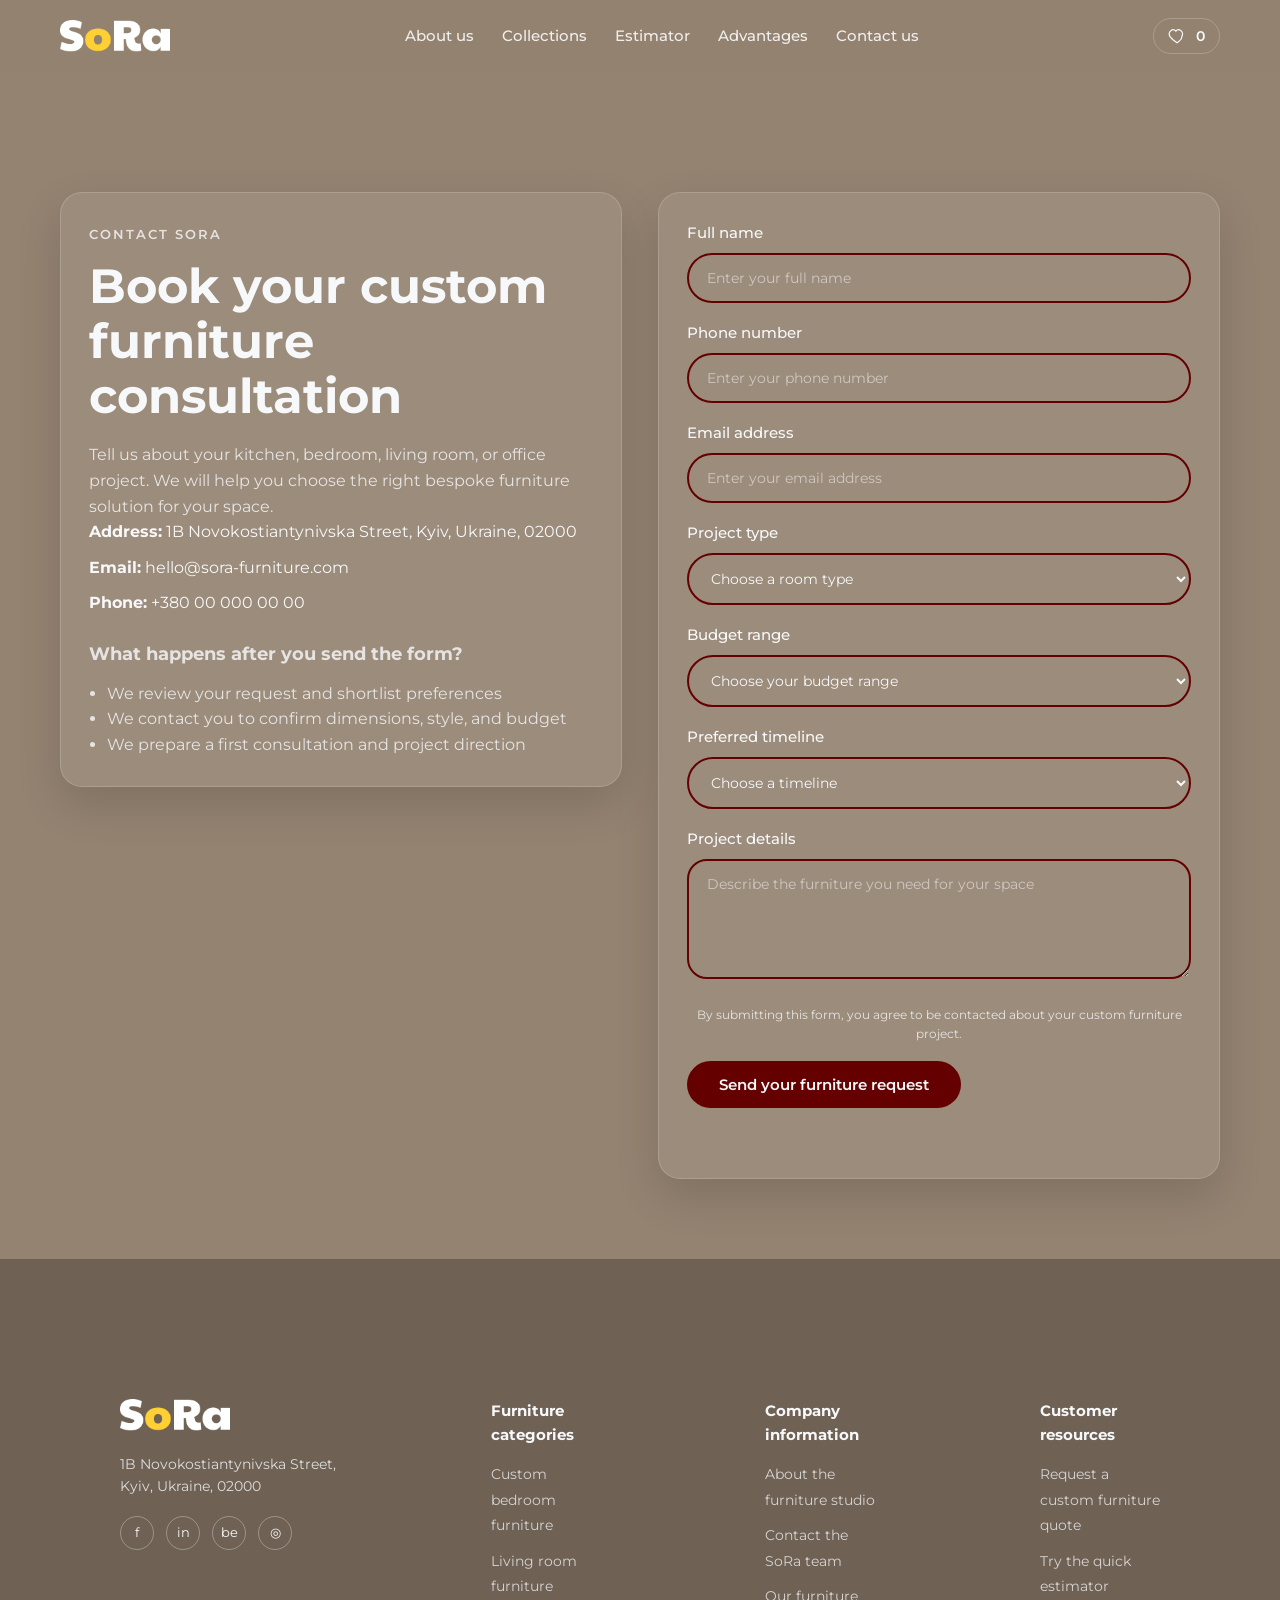
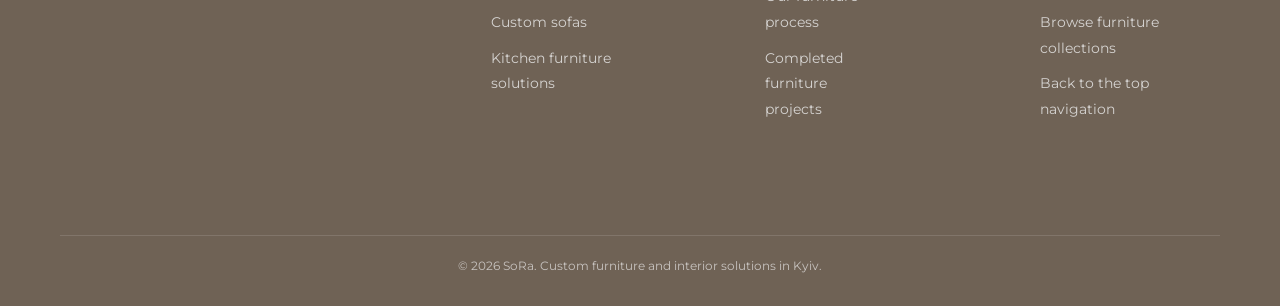
==== commit 555c82a7: "added more js; improve work" ====
--- a/contact.html
+++ b/contact.html
@@ -20,19 +20,21 @@
 
       <ul id="navMenu">
         <li><a href="index.html#about">About us</a></li>
-        <li><a href="index.html#collections">Furniture Collections</a></li>
-        <li><a href="index.html#advantages">Our Advantages</a></li>
+        <li><a href="index.html#collections">Collections</a></li>
+        <li><a href="index.html#estimator">Estimator</a></li>
+        <li><a href="index.html#advantages">Advantages</a></li>
         <li><a href="contact.html">Contact us</a></li>
       </ul>
 
       <div class="nav-icons">
-                <svg viewBox="0 0 24 24" aria-label="Search"><circle cx="11" cy="11" r="8"/><line x1="21" y1="21" x2="16.65" y2="16.65"/></svg>
-                <svg viewBox="0 0 24 24" aria-label="Cart"><path d="M6 2L3 6v14a2 2 0 002 2h14a2 2 0 002-2V6l-3-4z"/><line x1="3" y1="6" x2="21" y2="6"/><path d="M16 10a4 4 0 01-8 0"/></svg>
-                <svg viewBox="0 0 24 24" aria-label="Account"><path d="M20 21v-2a4 4 0 00-4-4H8a4 4 0 00-4 4v2"/><circle cx="12" cy="7" r="4"/></svg>
-                <button class="hamburger" id="hamburger" onclick="toggleMenu()" aria-label="Open Navigation Menu">
-                    <span></span><span></span><span></span>
-                </button>
-            </div>
+        <button class="icon-button shortlist-button" id="shortlistButton" type="button" aria-label="Furniture shortlist">
+          <svg viewBox="0 0 24 24" aria-hidden="true"><path d="M12 21s-6.7-4.35-9.33-8.22C.85 10.12 1.24 6.4 4.1 4.53c2.13-1.39 4.84-.95 6.4 1.03 1.56-1.98 4.27-2.42 6.4-1.03 2.86 1.87 3.25 5.59 1.43 8.25C18.7 16.65 12 21 12 21z"/></svg>
+          <span id="shortlistCount">0</span>
+        </button>
+        <button class="hamburger" id="hamburger" type="button" aria-expanded="false" aria-controls="navMenu" aria-label="Open navigation menu">
+          <span></span><span></span><span></span>
+        </button>
+      </div>
     </nav>
   </header>
 
@@ -43,8 +45,7 @@
           <p class="section-kicker">Contact SoRa</p>
           <h1 id="contact-title">Book your custom furniture consultation</h1>
           <p class="contact-lead">
-            Tell us about your kitchen, bedroom, living room, or office project. We will help you
-            choose the right bespoke furniture solution for your space.
+            Tell us about your kitchen, bedroom, living room, or office project. We will help you choose the right bespoke furniture solution for your space.
           </p>
 
           <div class="contact-details">
@@ -52,22 +53,63 @@
             <p><strong>Email:</strong> hello@sora-furniture.com</p>
             <p><strong>Phone:</strong> +380 00 000 00 00</p>
           </div>
+
+          <div class="contact-benefits">
+            <h2>What happens after you send the form?</h2>
+            <ul>
+              <li>We review your request and shortlist preferences</li>
+              <li>We contact you to confirm dimensions, style, and budget</li>
+              <li>We prepare a first consultation and project direction</li>
+            </ul>
+          </div>
         </div>
 
-        <form class="contact-form" action="#" method="post">
+        <form class="contact-form" id="contactForm" action="#" method="post" novalidate>
           <div class="form-group">
-            <label for="full-name">Full name</label>
-            <input id="full-name" name="full-name" type="text" placeholder="Enter your full name" required>
+            <label for="fullName">Full name</label>
+            <input id="fullName" name="fullName" type="text" placeholder="Enter your full name" required>
           </div>
 
           <div class="form-group">
-            <label for="phone-number">Phone number</label>
-            <input id="phone-number" name="phone-number" type="tel" placeholder="Enter your phone number" required>
+            <label for="phoneNumber">Phone number</label>
+            <input id="phoneNumber" name="phoneNumber" type="tel" placeholder="Enter your phone number" required>
           </div>
 
           <div class="form-group">
-            <label for="email-address">Email address</label>
-            <input id="email-address" name="email-address" type="email" placeholder="Enter your email address" required>
+            <label for="emailAddress">Email address</label>
+            <input id="emailAddress" name="emailAddress" type="email" placeholder="Enter your email address" required>
+          </div>
+
+          <div class="form-group">
+            <label for="projectType">Project type</label>
+            <select id="projectType" name="projectType" required>
+              <option value="">Choose a room type</option>
+              <option value="Kitchen">Kitchen</option>
+              <option value="Bedroom">Bedroom</option>
+              <option value="Living room">Living room</option>
+              <option value="Home office">Home office</option>
+            </select>
+          </div>
+
+          <div class="form-group">
+            <label for="budgetRange">Budget range</label>
+            <select id="budgetRange" name="budgetRange" required>
+              <option value="">Choose your budget range</option>
+              <option value="Up to €1500">Up to €1500</option>
+              <option value="€1500-€3000">€1500-€3000</option>
+              <option value="€3000-€5000">€3000-€5000</option>
+              <option value="Over €5000">Over €5000</option>
+            </select>
+          </div>
+
+          <div class="form-group">
+            <label for="timelineRequest">Preferred timeline</label>
+            <select id="timelineRequest" name="timelineRequest" required>
+              <option value="">Choose a timeline</option>
+              <option value="As soon as possible">As soon as possible</option>
+              <option value="Within 1 month">Within 1 month</option>
+              <option value="Within 2-3 months">Within 2-3 months</option>
+            </select>
           </div>
 
           <div class="form-group">
@@ -77,6 +119,7 @@
 
           <p class="form-note">By submitting this form, you agree to be contacted about your custom furniture project.</p>
           <button class="btn" type="submit">Send your furniture request</button>
+          <p class="form-status" id="formStatus" aria-live="polite"></p>
         </form>
       </div>
     </section>
@@ -122,7 +165,7 @@
         <h4>Customer resources</h4>
         <ul>
           <li><a href="contact.html">Request a custom furniture quote</a></li>
-          <li><a href="contact.html">Ask about design services</a></li>
+          <li><a href="index.html#estimator">Try the quick estimator</a></li>
           <li><a href="index.html#collections">Browse furniture collections</a></li>
           <li><a href="index.html#mainNav">Back to the top navigation</a></li>
         </ul>
--- a/styles/styles.css
+++ b/styles/styles.css
@@ -2,6 +2,7 @@
   --bg-ui: #948371;
   --bg-overlay: rgba(100, 75, 55, 0.45);
   --surface: rgba(255, 255, 255, 0.08);
+  --surface-strong: rgba(255, 255, 255, 0.12);
   --btn: #640000;
   --btn-hover: #530000;
   --white: #f7f8f9;
@@ -88,17 +89,29 @@
 
 .nav-icons {
   display: flex;
-  gap: 18px;
+  gap: 12px;
   align-items: center;
 }
 
-.nav-icons svg {
-  width: 20px;
-  height: 20px;
+.icon-button {
+  display: inline-flex;
+  align-items: center;
+  gap: 10px;
+  background: transparent;
+  border: 1px solid rgba(255, 255, 255, 0.2);
+  border-radius: 999px;
+  color: var(--white);
+  padding: 8px 14px;
   cursor: pointer;
+  font: 600 14px var(--font);
+}
+
+.icon-button svg {
+  width: 18px;
+  height: 18px;
   stroke: var(--white);
   fill: none;
-  stroke-width: 1.8;
+  stroke-width: 1.6;
 }
 
 .hamburger {
@@ -148,11 +161,10 @@
 .hero-content {
   position: relative;
   z-index: 1;
-  max-width: 760px;
+  max-width: 840px;
   padding: 120px 24px 80px;
 }
 
-.eyebrow,
 .section-kicker {
   display: inline-block;
   margin-bottom: 14px;
@@ -169,10 +181,18 @@
   margin-bottom: 18px;
 }
 
-.hero-content p:not(.eyebrow) {
+.hero-content p:not(.section-kicker) {
   font-size: 17px;
   color: var(--text-soft);
   margin-bottom: 32px;
+}
+
+.hero-actions {
+  display: flex;
+  justify-content: center;
+  gap: 14px;
+  flex-wrap: wrap;
+  margin-bottom: 34px;
 }
 
 .btn {
@@ -194,6 +214,40 @@
   transform: translateY(-1px);
 }
 
+.btn-secondary {
+  background: rgba(255, 255, 255, 0.12);
+  border: 1px solid rgba(255, 255, 255, 0.2);
+}
+
+.btn-secondary:hover,
+.btn-secondary:focus-visible {
+  background: rgba(255, 255, 255, 0.2);
+}
+
+.hero-stats {
+  display: grid;
+  grid-template-columns: repeat(3, minmax(0, 1fr));
+  gap: 18px;
+}
+
+.hero-stats article {
+  background: rgba(255, 255, 255, 0.1);
+  border: 1px solid rgba(255, 255, 255, 0.15);
+  border-radius: 20px;
+  padding: 20px;
+}
+
+.hero-stats strong {
+  display: block;
+  font-size: 28px;
+  margin-bottom: 6px;
+}
+
+.hero-stats span {
+  color: var(--text-soft);
+  font-size: 14px;
+}
+
 .section-title {
   font-size: clamp(28px, 4vw, 40px);
   font-weight: 700;
@@ -202,8 +256,16 @@
 
 .section-intro {
   max-width: 760px;
-  margin-bottom: 38px;
-  color: var(--text-soft);
+  color: var(--text-soft);
+}
+
+.section-head,
+.projects-head {
+  display: flex;
+  justify-content: space-between;
+  gap: 24px;
+  align-items: end;
+  margin-bottom: 30px;
 }
 
 .about {
@@ -250,6 +312,35 @@
   height: 260px;
 }
 
+.filter-bar {
+  display: flex;
+  gap: 12px;
+  flex-wrap: wrap;
+  margin-bottom: 28px;
+}
+
+.filter-btn,
+.slider-btn,
+select {
+  font: 500 14px var(--font);
+}
+
+.filter-btn,
+.slider-btn {
+  border: 1px solid rgba(255, 255, 255, 0.16);
+  background: rgba(255, 255, 255, 0.08);
+  color: var(--white);
+  padding: 10px 18px;
+  border-radius: 999px;
+  cursor: pointer;
+}
+
+.filter-btn.active,
+.slider-btn:hover,
+.filter-btn:hover {
+  background: var(--btn);
+}
+
 .collections-grid {
   display: grid;
   grid-template-columns: repeat(3, minmax(0, 1fr));
@@ -257,28 +348,99 @@
 }
 
 .collection-card {
-  position: relative;
-  border-radius: 12px;
+  border-radius: 18px;
   overflow: hidden;
   box-shadow: var(--shadow);
+  background: rgba(255, 255, 255, 0.08);
+  transition: transform 0.25s ease, opacity 0.2s ease;
+}
+
+.collection-card:hover {
+  transform: translateY(-4px);
 }
 
 .collection-card img {
   height: 250px;
-  transition: transform 0.4s ease;
-}
-
-.collection-card:hover img {
-  transform: scale(1.05);
+}
+
+.card-copy {
+  padding: 18px;
 }
 
 .collection-card .label {
-  position: absolute;
-  inset: auto 0 0 0;
-  background: linear-gradient(transparent, rgba(0, 0, 0, 0.68));
-  padding: 34px 16px 16px;
-  font-size: 18px;
-  font-weight: 600;
+  font-size: 20px;
+  margin-bottom: 8px;
+}
+
+.card-copy p {
+  color: var(--text-soft);
+  font-size: 14px;
+  margin-bottom: 16px;
+}
+
+.card-action {
+  width: 100%;
+  border: 1px solid rgba(255, 255, 255, 0.18);
+  background: transparent;
+  color: var(--white);
+  padding: 12px 16px;
+  border-radius: 999px;
+  font: 600 14px var(--font);
+  cursor: pointer;
+}
+
+.card-action.saved {
+  background: rgba(255, 255, 255, 0.16);
+}
+
+.hidden-card {
+  display: none;
+}
+
+.estimate-section {
+  background: rgba(0, 0, 0, 0.12);
+}
+
+.estimate-layout {
+  display: grid;
+  grid-template-columns: 1.1fr 0.9fr 0.8fr;
+  gap: 24px;
+  align-items: start;
+}
+
+.estimate-form,
+.estimate-result,
+.contact-intro,
+.contact-form,
+.adv-card {
+  padding: 28px;
+  border-radius: 22px;
+  background: var(--surface);
+  border: 1px solid var(--border-soft);
+  box-shadow: var(--shadow);
+}
+
+.estimate-points,
+.contact-benefits ul {
+  padding-left: 18px;
+  color: var(--text-soft);
+}
+
+.estimate-form {
+  display: flex;
+  flex-direction: column;
+  gap: 18px;
+}
+
+.estimate-result h3 {
+  font-size: 34px;
+  margin: 10px 0 14px;
+}
+
+.result-kicker,
+.range-note {
+  color: var(--text-soft);
+  font-size: 14px;
 }
 
 .advantages-sub {
@@ -294,14 +456,6 @@
   gap: 24px;
 }
 
-.adv-card {
-  padding: 18px;
-  border: 1px solid var(--border-soft);
-  border-radius: 18px;
-  background: var(--surface);
-  box-shadow: var(--shadow);
-}
-
 .adv-card img {
   height: 210px;
   margin-bottom: 18px;
@@ -315,6 +469,11 @@
 .adv-card p {
   font-size: 14px;
   color: var(--text-soft);
+}
+
+.slider-controls {
+  display: flex;
+  gap: 10px;
 }
 
 .ready-scroll {
@@ -360,23 +519,21 @@
   align-items: start;
 }
 
-.contact-intro {
-  padding: 28px;
-  border-radius: 22px;
-  background: var(--surface);
-  border: 1px solid var(--border-soft);
-  box-shadow: var(--shadow);
-}
-
 .contact-intro h1 {
   font-size: clamp(32px, 4vw, 48px);
   line-height: 1.15;
   margin-bottom: 18px;
 }
 
-.contact-lead {
-  color: var(--text-soft);
-  margin-bottom: 22px;
+.contact-lead,
+.contact-benefits h2,
+.form-note {
+  color: var(--text-soft);
+}
+
+.contact-benefits h2 {
+  font-size: 18px;
+  margin: 24px 0 12px;
 }
 
 .contact-details p {
@@ -385,11 +542,6 @@
 
 .contact-form {
   width: 100%;
-  padding: 28px;
-  border-radius: 22px;
-  background: rgba(255, 255, 255, 0.06);
-  border: 1px solid var(--border-soft);
-  box-shadow: var(--shadow);
   display: flex;
   flex-direction: column;
   gap: 18px;
@@ -403,7 +555,8 @@
 }
 
 .form-group input,
-.form-group textarea {
+.form-group textarea,
+.form-group select {
   width: 100%;
   padding: 14px 18px;
   background: transparent;
@@ -415,7 +568,8 @@
   transition: border-color 0.2s;
 }
 
-.form-group input {
+.form-group input,
+.form-group select {
   border-radius: 999px;
 }
 
@@ -430,18 +584,31 @@
 }
 
 .form-group input:focus,
-.form-group textarea:focus {
+.form-group textarea:focus,
+.form-group select:focus {
   border-color: #a00000;
 }
 
 .form-note {
   font-size: 12px;
   text-align: center;
-  color: rgba(247, 248, 249, 0.7);
 }
 
 .contact-form .btn {
   align-self: flex-start;
+}
+
+.form-status {
+  min-height: 24px;
+  font-size: 14px;
+}
+
+.form-status.success {
+  color: #fff3ba;
+}
+
+.form-status.error {
+  color: #ffd2d2;
 }
 
 footer {
@@ -542,12 +709,23 @@
   .about,
   .contact-wrapper,
   .footer-top,
-  .advantages-grid {
+  .advantages-grid,
+  .estimate-layout {
     grid-template-columns: 1fr;
   }
 
   .collections-grid {
     grid-template-columns: repeat(2, minmax(0, 1fr));
+  }
+
+  .section-head,
+  .projects-head {
+    flex-direction: column;
+    align-items: start;
+  }
+
+  .hero-stats {
+    grid-template-columns: 1fr;
   }
 
   footer {
@@ -563,10 +741,6 @@
 
   .hamburger {
     display: flex;
-  }
-
-  .nav-icons svg {
-    display: none;
   }
 
   nav ul {
@@ -618,7 +792,8 @@
     flex-basis: 210px;
   }
 
-  .contact-form .btn {
+  .contact-form .btn,
+  .card-action {
     width: 100%;
     text-align: center;
   }
@@ -641,9 +816,15 @@
     font-size: 26px;
   }
 
+  .estimate-form,
+  .estimate-result,
   .contact-intro,
   .contact-form,
   .adv-card {
     padding: 20px;
   }
-}
+
+  .hero-actions {
+    flex-direction: column;
+  }
+}
